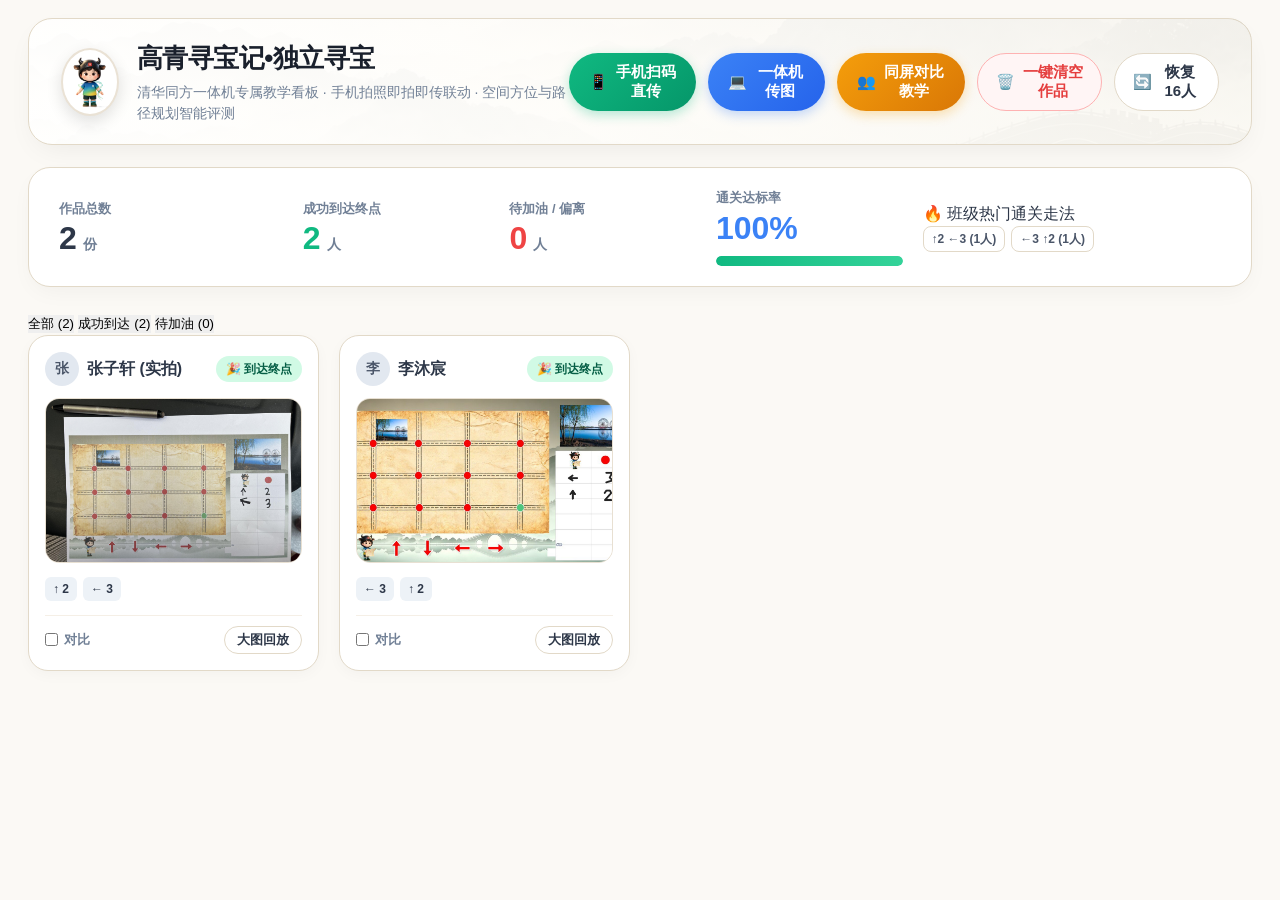
==== index.html @ e2c897ed "feat: initial commit for kindergarten treasure hunt system" ====
<!DOCTYPE html>
<html lang="zh-CN">
<head>
  <meta charset="UTF-8">
  <meta name="viewport" content="width=device-width, initial-scale=1.0">
  <meta http-equiv="Cache-Control" content="no-cache, no-store, must-revalidate">
  <meta http-equiv="Pragma" content="no-cache">
  <meta http-equiv="Expires" content="0">
  <title>高青寻宝记•独立寻宝 - 幼儿园作品智能评测</title>
  <link rel="stylesheet" href="css/theme.css?v=20261111_07">
  <link rel="stylesheet" href="css/main.css?v=20261111_07">
  <link rel="stylesheet" href="css/modal.css?v=20261111_07">
  <script defer src="js/gsap.min.js?v=20261111_07"></script>
  <script defer src="js/api.js?v=20261111_07"></script>
  <script defer src="js/client-recognizer.js?v=20261111_07"></script>
  <script defer src="js/map-engine.js?v=20261111_07"></script>
  <script defer src="js/comparison.js?v=20261111_07"></script>
  <script defer src="js/modal.js?v=20261111_07"></script>
  <script defer src="js/app.js?v=20261111_07"></script>
</head>
<body>
  <div class="app-container">
    <header class="app-header">
      <div class="header-left">
        <div class="mascot-avatar-wrap">
          <img src="assets/mascot_boy.png" alt="小高">
        </div>
        <div class="header-title-box">
          <h1>高青寻宝记•独立寻宝</h1>
          <p>清华同方一体机专属教学看板 · 手机拍照即拍即传联动 · 空间方位与路径规划智能评测</p>
        </div>
      </div>
      <div class="header-actions">
        <button class="btn-primary" onclick="openQrModal()">
          <span>📱</span>
          <span>手机扫码直传</span>
        </button>
        <button class="btn-accent" onclick="triggerPcUpload()">
          <span>💻</span>
          <span>一体机传图</span>
        </button>
        <button class="btn-warning" onclick="startCompareFromSelection()">
          <span>👥</span>
          <span>同屏对比教学</span>
        </button>
        <button class="btn-danger-outline" onclick="clearAllWorks()">
          <span>🗑️</span>
          <span>一键清空作品</span>
        </button>
        <button class="btn-outline" onclick="resetAllData()">
          <span>🔄</span>
          <span>恢复16人</span>
        </button>
        <input type="file" id="pc-file-input" multiple accept="image/*" style="display:none;" onchange="handlePcFileInput(event)">
      </div>
    </header>

    <section class="stats-panel">
      <div class="stat-item">
        <span class="stat-label">作品总数</span>
        <div class="stat-num-row">
          <span id="stat-total" class="stat-num" style="color:var(--text-main);">16</span>
          <span class="stat-unit">份</span>
        </div>
      </div>
      <div class="stat-item">
        <span class="stat-label">成功到达终点</span>
        <div class="stat-num-row">
          <span id="stat-success" class="stat-num" style="color:var(--primary);">13</span>
          <span class="stat-unit">人</span>
        </div>
      </div>
      <div class="stat-item">
        <span class="stat-label">待加油 / 偏离</span>
        <div class="stat-num-row">
          <span id="stat-fail" class="stat-num" style="color:var(--danger);">3</span>
          <span class="stat-unit">人</span>
        </div>
      </div>
      <div class="stat-item">
        <span class="stat-label">通关达标率</span>
        <div class="stat-num-row">
          <span id="stat-rate" class="stat-num" style="color:var(--accent);">81%</span>
        </div>
        <div class="stat-progress-bar">
          <div id="stat-progress" class="stat-progress-fill" style="width:81%;"></div>
        </div>
      </div>
      <div class="route-popular-box">
        <span class="route-popular-title">🔥 班级热门通关走法</span>
        <div id="route-tag-list" class="route-tag-list"></div>
      </div>
    </section>

    <div class="toolbar-row">
      <div class="filter-group">
        <button id="filter-btn-all" class="filter-btn active" onclick="setFilter('all')">全部 (<span id="filter-all-badge">16</span>)</button>
        <button id="filter-btn-success" class="filter-btn" onclick="setFilter('success')">成功到达 (<span id="filter-success-badge">13</span>)</button>
        <button id="filter-btn-fail" class="filter-btn" onclick="setFilter('fail')">待加油 (<span id="filter-fail-badge">3</span>)</button>
      </div>
      <div id="compare-hint-bar" class="compare-hint-bar" style="display:none;">
        <span>💡 已选 <strong id="selected-compare-count">0</strong> 份作品</span>
        <button class="btn-warning" style="padding:4px 12px; font-size:13px;" onclick="startCompareFromSelection()">立即开启对比</button>
      </div>
    </div>

    <main id="works-grid" class="works-grid"></main>
  </div>

  <div id="modal-detail" class="modal-backdrop">
    <div class="modal-box modal-box-large">
      <div class="modal-header">
        <div class="modal-title-wrap">
          <span id="detail-child-name" class="modal-title">作品详情</span>
          <span id="detail-status-badge" class="badge"></span>
        </div>
        <button class="btn-close" onclick="closeDetailModal()">×</button>
      </div>
      <div class="modal-body">
        <div class="detail-split">
          <div class="detail-left">
            <div class="detail-img-box">
              <span class="img-sticker-tag">📷 幼儿纸质原稿实拍</span>
              <img id="detail-img" src="" alt="原作">
            </div>
            <div class="detail-step-editor">
              <div class="editor-header-row">
                <span class="editor-title">📝 识别步骤与教师微调</span>
                <button class="btn-outline" style="padding:4px 10px; font-size:12px; border-radius:10px;" onclick="addStep()">+ 增加一步</button>
              </div>
              <div id="step-edit-list" class="step-edit-list"></div>
            </div>
          </div>
          <div class="detail-right">
            <div class="interactive-map-card">
              <div class="map-header-row">
                <span class="map-title">🗺️ 寻宝水车动态航线回放</span>
                <button class="btn-primary" style="padding:8px 18px; font-size:14px; border-radius:12px;" onclick="playDetailRoute()">🚀 重新出发</button>
              </div>
              <div id="detail-map-canvas" class="map-canvas-wrap"></div>
              <div id="map-summary-strip" class="map-summary-strip"></div>
            </div>
          </div>
        </div>
      </div>
    </div>
  </div>

  <div id="modal-compare" class="modal-backdrop">
    <div class="modal-box modal-box-wide">
      <div class="modal-header">
        <div class="modal-title-wrap">
          <span class="modal-title">👥 双作品同屏对比互动教学</span>
          <span class="badge badge-info">大屏互动模式</span>
        </div>
        <div style="display:flex; gap:14px; align-items:center;">
          <button id="btn-sync-play" class="btn-warning btn-sync-action" onclick="ComparisonModule.playSync()">🚀 双人同步出发</button>
          <button class="btn-close" onclick="ComparisonModule.close()">×</button>
        </div>
      </div>
      <div class="modal-body">
        <div class="compare-grid">
          <div class="compare-col">
            <div class="compare-header-row">
              <select id="compare-select-a" class="input-name compare-select"></select>
              <span id="compare-badge-a" class="badge"></span>
            </div>
            <div id="compare-steps-a" class="steps-strip"></div>
            <div id="compare-map-a" class="map-canvas-wrap"></div>
          </div>
          <div class="compare-col">
            <div class="compare-header-row">
              <select id="compare-select-b" class="input-name compare-select"></select>
              <span id="compare-badge-b" class="badge"></span>
            </div>
            <div id="compare-steps-b" class="steps-strip"></div>
            <div id="compare-map-b" class="map-canvas-wrap"></div>
          </div>
        </div>
        <div class="compare-analysis-box">
          <span style="font-size:24px;">💬</span>
          <span id="compare-analysis-text"></span>
        </div>
      </div>
    </div>
  </div>

  <div id="modal-qr" class="modal-backdrop">
    <div class="modal-box" style="max-width:440px;">
      <div class="modal-header">
        <span class="modal-title">📱 手机扫码直传</span>
        <button class="btn-close" onclick="closeQrModal()">×</button>
      </div>
      <div class="modal-body qr-modal-content">
        <div class="qr-mode-tabs">
          <button id="tab-qr-public" class="qr-tab-btn active" onclick="switchQrMode('public')">🌐 手机公网直连 (推荐)</button>
          <button id="tab-qr-lan" class="qr-tab-btn" onclick="switchQrMode('lan')">🏠 同Wi-Fi局域网</button>
        </div>
        <div class="qr-cloudflare-badge" id="qr-badge-text">
          <span>☁️ Cloudflare 全球加速服务就绪</span>
        </div>
        <p style="font-size:13px; color:#4A5568;" id="qr-desc-text">手机微信或相机直接扫码，支持 4G/5G 流量与跨网拍照直传</p>
        <div class="qr-img-box">
          <img id="qr-image" src="" alt="二维码">
        </div>
        <div class="qr-url-row">
          <span id="qr-url-text" class="qr-url-pill"></span>
          <button class="btn-copy-url" onclick="copyQrUrl()">复制网址</button>
        </div>
      </div>
    </div>
  </div>

  <div id="toast-notify" class="toast-notify" style="display:none;"></div>
</body>
</html>
---- css/theme.css ----
:root {
  --bg-main: #FBF9F5;
  --bg-card: #FFFFFF;
  --bg-card-subtle: #F3F0E6;
  --text-main: #2D3748;
  --text-muted: #718096;
  --text-light: #A0AEC0;
  --primary: #10B981;
  --primary-hover: #059669;
  --primary-light: #D1FAE5;
  --danger: #EF4444;
  --danger-light: #FEE2E2;
  --warning: #F59E0B;
  --warning-light: #FEF3C7;
  --accent: #3B82F6;
  --accent-light: #DBEAFE;
  --border-color: #E2D9C8;
  --radius-sm: 8px;
  --radius-md: 14px;
  --radius-lg: 20px;
  --radius-full: 9999px;
  --shadow-sm: 0 2px 4px rgba(0, 0, 0, 0.04);
  --shadow-md: 0 6px 16px rgba(0, 0, 0, 0.06);
  --shadow-lg: 0 14px 28px rgba(0, 0, 0, 0.08);
  --shadow-card: 0 4px 12px rgba(139, 115, 85, 0.08);
}

* {
  box-sizing: border-box;
  margin: 0;
  padding: 0;
  -webkit-tap-highlight-color: transparent;
}

body {
  font-family: -apple-system, BlinkMacSystemFont, "Segoe UI", Roboto, "PingFang SC", "Hiragino Sans GB", "Microsoft YaHei", sans-serif;
  background-color: var(--bg-main);
  color: var(--text-main);
  line-height: 1.5;
  overflow-x: hidden;
  user-select: none;
}

button {
  font-family: inherit;
  cursor: pointer;
  border: none;
  outline: none;
  transition: transform 0.15s ease, background-color 0.15s ease, box-shadow 0.15s ease;
}

button:active {
  transform: scale(0.96);
}

.btn-primary {
  background: linear-gradient(135deg, #10B981, #059669);
  color: #FFFFFF;
  font-weight: 600;
  padding: 10px 20px;
  border-radius: var(--radius-full);
  box-shadow: 0 4px 12px rgba(16, 185, 129, 0.3);
  display: inline-flex;
  align-items: center;
  gap: 8px;
  font-size: 15px;
}

.btn-primary:hover {
  background: linear-gradient(135deg, #059669, #047857);
}

.btn-accent {
  background: linear-gradient(135deg, #3B82F6, #2563EB);
  color: #FFFFFF;
  font-weight: 600;
  padding: 10px 20px;
  border-radius: var(--radius-full);
  box-shadow: 0 4px 12px rgba(59, 130, 246, 0.3);
  display: inline-flex;
  align-items: center;
  gap: 8px;
  font-size: 15px;
}

.btn-warning {
  background: linear-gradient(135deg, #F59E0B, #D97706);
  color: #FFFFFF;
  font-weight: 600;
  padding: 10px 20px;
  border-radius: var(--radius-full);
  box-shadow: 0 4px 12px rgba(245, 158, 11, 0.3);
  display: inline-flex;
  align-items: center;
  gap: 8px;
  font-size: 15px;
}

.btn-outline {
  background: #FFFFFF;
  color: var(--text-main);
  border: 1.5px solid var(--border-color);
  font-weight: 600;
  padding: 9px 18px;
  border-radius: var(--radius-full);
  display: inline-flex;
  align-items: center;
  gap: 8px;
  font-size: 15px;
}

.btn-outline:hover {
  background: #F9F7F1;
}

.btn-danger-outline {
  background: #FFF5F5;
  color: #E53E3E;
  border: 1.5px solid #FEB2B2;
  font-weight: 700;
  padding: 9px 18px;
  border-radius: var(--radius-full);
  display: inline-flex;
  align-items: center;
  gap: 8px;
  font-size: 15px;
}

.btn-danger-outline:hover {
  background: #FED7D7;
  color: #C53030;
}

.badge {
  display: inline-flex;
  align-items: center;
  gap: 4px;
  padding: 4px 10px;
  border-radius: var(--radius-full);
  font-size: 12px;
  font-weight: 600;
}
.badge-success { background-color: var(--primary-light); color: #065F46; }
.badge-danger { background-color: var(--danger-light); color: #991B1B; }
.badge-warning { background-color: var(--warning-light); color: #92400E; }
.badge-info { background-color: var(--accent-light); color: #1E40AF; }
---- css/main.css ----
.app-container {
  max-width: 1680px;
  margin: 0 auto;
  padding: 18px 28px 60px 28px;
}
.app-header {
  position: relative;
  background: linear-gradient(135deg, rgba(255, 255, 255, 0.96) 0%, rgba(253, 250, 245, 0.92) 100%),
              url('../assets/bg_landscape.jpg') center/cover no-repeat;
  border-radius: 24px;
  padding: 20px 32px;
  box-shadow: 0 10px 30px -10px rgba(0, 0, 0, 0.08);
  border: 1.5px solid var(--border-color);
  margin-bottom: 22px;
  display: flex;
  justify-content: space-between;
  align-items: center;
}
.header-left { display: flex; align-items: center; gap: 18px; }
.mascot-avatar-wrap {
  width: 68px;
  height: 68px;
  background: #FFF;
  border-radius: 50%;
  padding: 4px;
  box-shadow: 0 6px 16px rgba(0, 0, 0, 0.12);
  border: 2px solid #EAE2D5;
  display: flex;
  align-items: center;
  justify-content: center;
}
.mascot-avatar-wrap img { width: 100%; height: 100%; object-fit: contain; }
.header-title-box h1 {
  font-size: 26px;
  font-weight: 900;
  color: #1A202C;
  letter-spacing: -0.5px;
  display: flex;
  align-items: center;
  gap: 10px;
}
.header-title-box p { font-size: 14px; color: var(--text-muted); margin-top: 4px; font-weight: 500; }
.header-actions { display: flex; align-items: center; gap: 12px; }
.stats-panel {
  background: #FFFFFF;
  border-radius: 22px;
  padding: 20px 30px;
  box-shadow: 0 8px 24px -6px rgba(0, 0, 0, 0.05);
  border: 1.5px solid var(--border-color);
  margin-bottom: 24px;
  display: grid;
  grid-template-columns: 1.2fr 1fr 1fr 1fr 1.6fr;
  gap: 20px;
  align-items: center;
}
.stat-item { display: flex; flex-direction: column; gap: 4px; }
.stat-label { font-size: 13px; font-weight: 700; color: var(--text-muted); }
.stat-num-row { display: flex; align-items: baseline; gap: 6px; }
.stat-num { font-size: 32px; font-weight: 900; font-family: var(--font-number); line-height: 1; }
.stat-unit { font-size: 14px; font-weight: 700; color: var(--text-muted); }
.stat-progress-bar {
  width: 100%;
  height: 10px;
  background: #EDF2F7;
  border-radius: var(--radius-full);
  overflow: hidden;
  margin-top: 8px;
}
.stat-progress-fill {
  height: 100%;
  background: linear-gradient(90deg, #10B981 0%, #34D399 100%);
  border-radius: var(--radius-full);
  transition: width 0.4s cubic-bezier(0.34, 1.56, 0.64, 1);
}
.popular-routes-box {
  background: #FAF7F2;
  border-radius: 14px;
  padding: 10px 14px;
  border: 1px solid #EFE9DE;
  display: flex;
  flex-direction: column;
  gap: 6px;
}
.route-tag-list { display: flex; flex-wrap: wrap; gap: 6px; }
.route-tag {
  background: #FFFFFF;
  border: 1px solid #E2D9C8;
  padding: 3px 8px;
  border-radius: 8px;
  font-size: 12px;
  font-weight: 700;
  color: #4A5568;
}
.content-toolbar {
  display: flex;
  justify-content: space-between;
  align-items: center;
  margin-bottom: 18px;
}
.filter-tabs {
  display: flex;
  gap: 8px;
  background: #ECE6DA;
  padding: 4px;
  border-radius: var(--radius-full);
}
.filter-pill {
  padding: 6px 16px;
  border-radius: var(--radius-full);
  font-size: 13px;
  font-weight: 800;
  color: #4A5568;
  cursor: pointer;
  transition: all 0.2s ease;
  display: flex;
  align-items: center;
  gap: 6px;
}
.filter-pill.active {
  background: #FFFFFF;
  color: #1A202C;
  box-shadow: 0 2px 6px rgba(0, 0, 0, 0.08);
}
.works-grid {
  display: grid;
  grid-template-columns: repeat(auto-fill, minmax(280px, 1fr));
  gap: 20px;
}
.work-card {
  background: #FFFFFF;
  border-radius: 20px;
  border: 1.5px solid var(--border-color);
  box-shadow: 0 4px 16px -2px rgba(0, 0, 0, 0.04);
  padding: 16px;
  display: flex;
  flex-direction: column;
  gap: 12px;
  position: relative;
  transition: transform 0.25s cubic-bezier(0.34, 1.56, 0.64, 1), box-shadow 0.25s ease, border-color 0.2s ease;
}
.work-card:hover {
  transform: translateY(-4px);
  box-shadow: 0 16px 32px -8px rgba(0, 0, 0, 0.1);
}
.work-card.selected-for-compare {
  border-color: #3B82F6;
  box-shadow: 0 0 0 3px rgba(59, 130, 246, 0.35);
}
.card-top { display: flex; justify-content: space-between; align-items: center; }
.child-info { display: flex; align-items: center; gap: 8px; }
.child-avatar {
  width: 34px;
  height: 34px;
  border-radius: 50%;
  background: #E2E8F0;
  display: flex;
  align-items: center;
  justify-content: center;
  font-size: 14px;
  font-weight: 800;
  color: #4A5568;
}
.child-name { font-size: 16px; font-weight: 800; color: var(--text-main); }
.thumb-wrap {
  width: 100%;
  height: 165px;
  background: #F4EFE6;
  border-radius: 14px;
  overflow: hidden;
  position: relative;
  border: 1px solid #E8E0D2;
  cursor: pointer;
}
.thumb-wrap img { width: 100%; height: 100%; object-fit: cover; transition: transform 0.35s ease; }
.thumb-wrap:hover img { transform: scale(1.05); }
.thumb-overlay {
  position: absolute;
  inset: 0;
  background: rgba(0, 0, 0, 0.3);
  opacity: 0;
  display: flex;
  align-items: center;
  justify-content: center;
  color: #FFF;
  font-weight: 700;
  font-size: 14px;
  transition: opacity 0.2s ease;
}
.thumb-wrap:hover .thumb-overlay { opacity: 1; }
.steps-strip { display: flex; flex-wrap: wrap; gap: 6px; min-height: 28px; align-items: center; }
.step-chip {
  background: #EDF2F7;
  padding: 3px 8px;
  border-radius: 6px;
  font-size: 12px;
  font-weight: 800;
  color: #2D3748;
}
.card-footer {
  display: flex;
  justify-content: space-between;
  align-items: center;
  padding-top: 10px;
  border-top: 1px solid #F5EFE6;
}
.compare-checkbox-label {
  display: inline-flex;
  align-items: center;
  gap: 6px;
  font-size: 13px;
  font-weight: 700;
  color: var(--text-muted);
  cursor: pointer;
}
.empty-state-card {
  grid-column: 1 / -1;
  background: #FFFFFF;
  border-radius: 24px;
  border: 2px dashed #D8CFC0;
  padding: 50px 30px;
  display: flex;
  flex-direction: column;
  align-items: center;
  text-align: center;
  gap: 12px;
  box-shadow: 0 10px 28px rgba(0,0,0,0.02);
}
.empty-state-icon { font-size: 52px; }
.empty-state-title { font-size: 22px; font-weight: 900; color: #2D3748; }
.empty-state-desc { font-size: 15px; color: #718096; max-width: 500px; }
.empty-state-actions { display: flex; gap: 14px; margin-top: 8px; }
---- css/modal.css ----
.modal-backdrop {
  position: fixed;
  inset: 0;
  background: rgba(15, 23, 42, 0.58);
  backdrop-filter: blur(14px);
  -webkit-backdrop-filter: blur(14px);
  display: flex;
  align-items: center;
  justify-content: center;
  z-index: 1000;
  padding: 12px 18px;
  opacity: 0;
  pointer-events: none;
  transition: opacity 0.28s cubic-bezier(0.32, 0.72, 0, 1);
}
.modal-backdrop.active { opacity: 1; pointer-events: auto; }
.modal-box {
  background: #FFFFFF;
  border-radius: 26px;
  border: 1px solid rgba(255, 255, 255, 0.85);
  box-shadow: 0 32px 72px -16px rgba(15, 23, 42, 0.28), 0 0 0 1px rgba(0, 0, 0, 0.05);
  width: 96vw;
  max-width: 1360px;
  max-height: 93vh;
  display: flex;
  flex-direction: column;
  overflow: hidden;
  transform: scale(0.97) translateY(8px);
  transition: transform 0.32s cubic-bezier(0.34, 1.56, 0.64, 1);
}
.modal-box-wide {
  width: 97vw;
  max-width: 1800px;
  max-height: 95vh;
}
.modal-box-large {
  width: 96vw;
  max-width: 1560px;
  max-height: 94vh;
}
.modal-backdrop.active .modal-box { transform: scale(1) translateY(0); }
.modal-header {
  padding: 16px 30px;
  background: linear-gradient(180deg, #FFFFFF 0%, #FAF7F2 100%);
  border-bottom: 1.5px solid #EFE9DE;
  display: flex;
  justify-content: space-between;
  align-items: center;
}
.modal-title-wrap { display: flex; align-items: center; gap: 14px; }
.modal-title { font-size: 24px; font-weight: 900; color: #2D3748; letter-spacing: -0.5px; }
.btn-close {
  width: 42px;
  height: 42px;
  border-radius: 50%;
  background: #F1ECE1;
  border: 1px solid #E2D9C8;
  display: flex;
  align-items: center;
  justify-content: center;
  font-size: 24px;
  color: #718096;
  cursor: pointer;
  transition: all 0.2s cubic-bezier(0.34, 1.56, 0.64, 1);
}
.btn-close:hover { background: #E2D9C8; color: #2D3748; transform: rotate(90deg) scale(1.08); }
.modal-body { padding: 20px 28px; overflow-y: auto; flex: 1; background: #FBF9F5; }
.detail-split { display: grid; grid-template-columns: 460px 1fr; gap: 24px; align-items: start; }
.detail-left { display: flex; flex-direction: column; gap: 16px; }
.detail-img-box {
  position: relative;
  background: #FFFFFF;
  border-radius: 20px;
  padding: 8px;
  border: 2px solid #EAE4D8;
  box-shadow: 0 10px 25px -5px rgba(0, 0, 0, 0.06);
  aspect-ratio: 4 / 3;
  display: flex;
  align-items: center;
  justify-content: center;
  overflow: hidden;
}
.detail-img-box img { width: 100%; height: 100%; object-fit: contain; border-radius: 14px; }
.img-sticker-tag {
  position: absolute;
  top: 14px;
  left: 14px;
  background: rgba(255, 255, 255, 0.94);
  backdrop-filter: blur(6px);
  padding: 4px 12px;
  border-radius: 20px;
  font-size: 12px;
  font-weight: 800;
  color: #4A5568;
  box-shadow: 0 2px 6px rgba(0,0,0,0.08);
}
.detail-step-editor {
  background: #FFFFFF;
  border-radius: 20px;
  padding: 16px;
  border: 1.5px solid #EAE4D8;
  box-shadow: 0 4px 14px rgba(0, 0, 0, 0.03);
  display: flex;
  flex-direction: column;
  gap: 12px;
}
.editor-header-row { display: flex; justify-content: space-between; align-items: center; }
.editor-title { font-size: 15px; font-weight: 800; color: #2D3748; display: flex; align-items: center; gap: 6px; }
.step-edit-list { display: flex; flex-direction: column; gap: 8px; max-height: 220px; overflow-y: auto; padding-right: 4px; }
.step-card-item {
  display: flex;
  align-items: center;
  justify-content: space-between;
  background: #FAF8F5;
  border: 1.5px solid #EDE7DC;
  border-radius: 14px;
  padding: 8px 12px;
  transition: all 0.2s ease;
}
.step-card-item:hover { border-color: #CBD5E0; background: #FFFFFF; box-shadow: 0 3px 8px rgba(0,0,0,0.04); }
.step-index-badge { font-size: 12px; font-weight: 900; color: #718096; background: #EDF2F7; padding: 2px 8px; border-radius: 8px; }
.step-dir-select {
  border: 1px solid #CBD5E0;
  border-radius: 10px;
  padding: 5px 10px;
  font-size: 14px;
  font-weight: 800;
  color: #2D3748;
  background: #FFFFFF;
  outline: none;
  cursor: pointer;
}
.stepper-control {
  display: flex;
  align-items: center;
  gap: 6px;
  background: #FFFFFF;
  border: 1.5px solid #E2E8F0;
  border-radius: 10px;
  padding: 2px 6px;
}
.btn-step-mini {
  width: 26px;
  height: 26px;
  border-radius: 6px;
  border: none;
  background: #EDF2F7;
  color: #2D3748;
  font-weight: 900;
  font-size: 15px;
  cursor: pointer;
  display: flex;
  align-items: center;
  justify-content: center;
  transition: all 0.15s ease;
}
.btn-step-mini:hover { background: #E2E8F0; }
.stepper-value { font-size: 14px; font-weight: 900; color: #2B6CB0; min-width: 20px; text-align: center; }
.btn-step-trash {
  border: none;
  background: transparent;
  color: #A0AEC0;
  font-size: 18px;
  cursor: pointer;
  padding: 4px 6px;
  border-radius: 6px;
  transition: all 0.15s ease;
}
.btn-step-trash:hover { color: #E53E3E; background: #FFF5F5; }
.detail-right { display: flex; flex-direction: column; gap: 16px; }
.interactive-map-card {
  background: #FFFFFF;
  border: 2px solid #EAE4D8;
  border-radius: 24px;
  padding: 18px 22px;
  box-shadow: 0 12px 30px -8px rgba(0, 0, 0, 0.05);
  display: flex;
  flex-direction: column;
  gap: 14px;
}
.map-header-row { display: flex; justify-content: space-between; align-items: center; }
.map-title { font-size: 17px; font-weight: 900; color: #2D3748; display: flex; align-items: center; gap: 8px; }
.map-canvas-wrap {
  position: relative;
  width: 100%;
  aspect-ratio: 1152 / 644;
  background: #FDFBF7 url('../assets/template_map.jpg') center/cover no-repeat;
  border-radius: 18px;
  border: 2.5px solid #D8CFC0;
  box-shadow: inset 0 2px 10px rgba(0, 0, 0, 0.06), 0 8px 20px -6px rgba(0, 0, 0, 0.08);
  overflow: hidden;
}
.map-token {
  position: absolute;
  width: 54px;
  height: 54px;
  pointer-events: none;
  transform: translate(-50%, -50%);
  z-index: 25;
  filter: drop-shadow(0 6px 12px rgba(0, 0, 0, 0.35));
}
.map-token img { width: 100%; height: 100%; object-fit: contain; }
.map-summary-strip {
  display: grid;
  grid-template-columns: repeat(3, 1fr);
  gap: 14px;
  background: #FAF7F2;
  border: 1px solid #EAE4D8;
  border-radius: 16px;
  padding: 12px 18px;
}
.summary-chip { display: flex; flex-direction: column; gap: 3px; }
.summary-chip-label { font-size: 12px; font-weight: 700; color: #718096; }
.summary-chip-val { font-size: 16px; font-weight: 900; color: #2D3748; }
.compare-grid { display: grid; grid-template-columns: 1fr 1fr; gap: 24px; }
.compare-col {
  background: #FFFFFF;
  border-radius: 22px;
  border: 2px solid #EAE4D8;
  padding: 18px 20px;
  display: flex;
  flex-direction: column;
  gap: 14px;
  box-shadow: 0 8px 24px rgba(0,0,0,0.03);
}
.compare-header-row { display: flex; justify-content: space-between; align-items: center; padding-bottom: 10px; border-bottom: 1.5px solid #EFE9DE; }
.compare-select {
  width: 250px;
  height: 42px;
  font-size: 15px;
  font-weight: 800;
  border-radius: 12px;
  padding: 6px 14px;
}
.btn-sync-action {
  padding: 10px 24px;
  font-size: 16px;
  font-weight: 800;
  border-radius: 14px;
  box-shadow: 0 4px 14px rgba(245, 158, 11, 0.4);
}
.compare-analysis-box {
  margin-top: 16px;
  background: linear-gradient(135deg, #EFF6FF 0%, #DBEAFE 100%);
  border: 2px solid #BFDBFE;
  border-radius: 18px;
  padding: 16px 24px;
  display: flex;
  align-items: center;
  gap: 14px;
  font-size: 16px;
  line-height: 1.6;
  font-weight: 800;
  color: #1E40AF;
  box-shadow: 0 6px 16px rgba(30, 64, 175, 0.08);
}
.qr-modal-content { display: flex; flex-direction: column; align-items: center; text-align: center; gap: 16px; padding: 24px; }
.qr-img-box {
  width: 220px;
  height: 220px;
  padding: 10px;
  background: #FFF;
  border-radius: 18px;
  box-shadow: var(--shadow-md);
  border: 1.5px solid var(--border-color);
}
.qr-img-box img { width: 100%; height: 100%; }
.qr-mode-tabs { display: flex; background: #E2E8F0; border-radius: var(--radius-full); padding: 4px; gap: 4px; width: 100%; }
.qr-tab-btn {
  flex: 1;
  border: none;
  background: transparent;
  padding: 8px 12px;
  border-radius: var(--radius-full);
  font-size: 13px;
  font-weight: 700;
  color: #4A5568;
  cursor: pointer;
  transition: all 0.2s ease;
}
.qr-tab-btn.active { background: #FFFFFF; color: #2B6CB0; box-shadow: 0 2px 6px rgba(0,0,0,0.1); }
.qr-cloudflare-badge {
  display: inline-flex;
  align-items: center;
  gap: 6px;
  background: #FFF7ED;
  border: 1px solid #FFEDD5;
  color: #C2410C;
  font-size: 12px;
  font-weight: 700;
  padding: 4px 10px;
  border-radius: var(--radius-full);
}
.qr-url-row { display: flex; align-items: center; gap: 8px; width: 100%; justify-content: center; }
.btn-copy-url { background: #EBF8FF; border: 1px solid #BEE3F8; color: #2B6CB0; font-size: 12px; font-weight: 700; padding: 6px 12px; border-radius: 10px; cursor: pointer; }
.qr-url-pill { background: #EDF2F7; padding: 6px 14px; border-radius: var(--radius-full); font-size: 13px; font-weight: 700; color: #4A5568; }
.toast-notify {
  position: fixed;
  top: 24px;
  right: 28px;
  background: linear-gradient(135deg, #10B981 0%, #059669 100%);
  color: #FFFFFF;
  padding: 12px 22px;
  border-radius: 20px;
  box-shadow: 0 12px 30px rgba(16, 185, 129, 0.4);
  font-weight: 800;
  font-size: 15px;
  z-index: 2000;
  display: flex;
  align-items: center;
  gap: 8px;
  transition: all 0.3s ease;
}
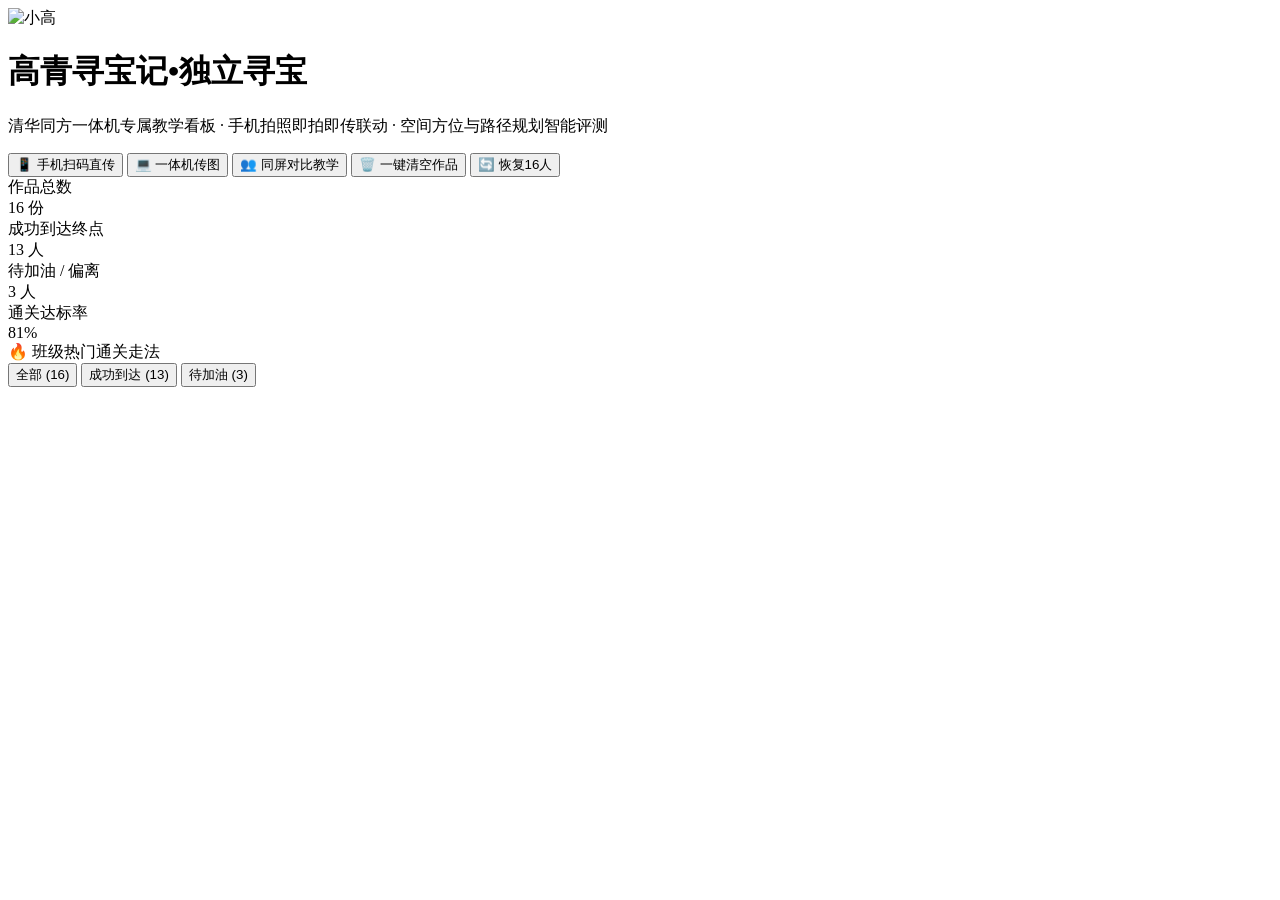
==== commit dda0948b: "feat: full 16 presets offline support without python" ====
--- a/index.html
+++ b/index.html
@@ -10,6 +10,8 @@
   <link rel="stylesheet" href="css/theme.css?v=20261111_07">
   <link rel="stylesheet" href="css/main.css?v=20261111_07">
   <link rel="stylesheet" href="css/modal.css?v=20261111_07">
+  <script defer src="js/qrcode.min.js"></script>
+  <script defer src="js/presets.js"></script>
   <script defer src="js/gsap.min.js?v=20261111_07"></script>
   <script defer src="js/api.js?v=20261111_07"></script>
   <script defer src="js/client-recognizer.js?v=20261111_07"></script>
@@ -201,7 +203,7 @@
         </div>
         <p style="font-size:13px; color:#4A5568;" id="qr-desc-text">手机微信或相机直接扫码，支持 4G/5G 流量与跨网拍照直传</p>
         <div class="qr-img-box">
-          <img id="qr-image" src="" alt="二维码">
+          <div id="qr-code-canvas"></div>
         </div>
         <div class="qr-url-row">
           <span id="qr-url-text" class="qr-url-pill"></span>
--- a/css/modal.css
+++ b/css/modal.css
@@ -263,8 +263,11 @@
   border-radius: 18px;
   box-shadow: var(--shadow-md);
   border: 1.5px solid var(--border-color);
-}
-.qr-img-box img { width: 100%; height: 100%; }
+  display: flex;
+  align-items: center;
+  justify-content: center;
+}
+.qr-img-box img, .qr-img-box canvas { width: 200px !important; height: 200px !important; border-radius: 6px; }
 .qr-mode-tabs { display: flex; background: #E2E8F0; border-radius: var(--radius-full); padding: 4px; gap: 4px; width: 100%; }
 .qr-tab-btn {
   flex: 1;
